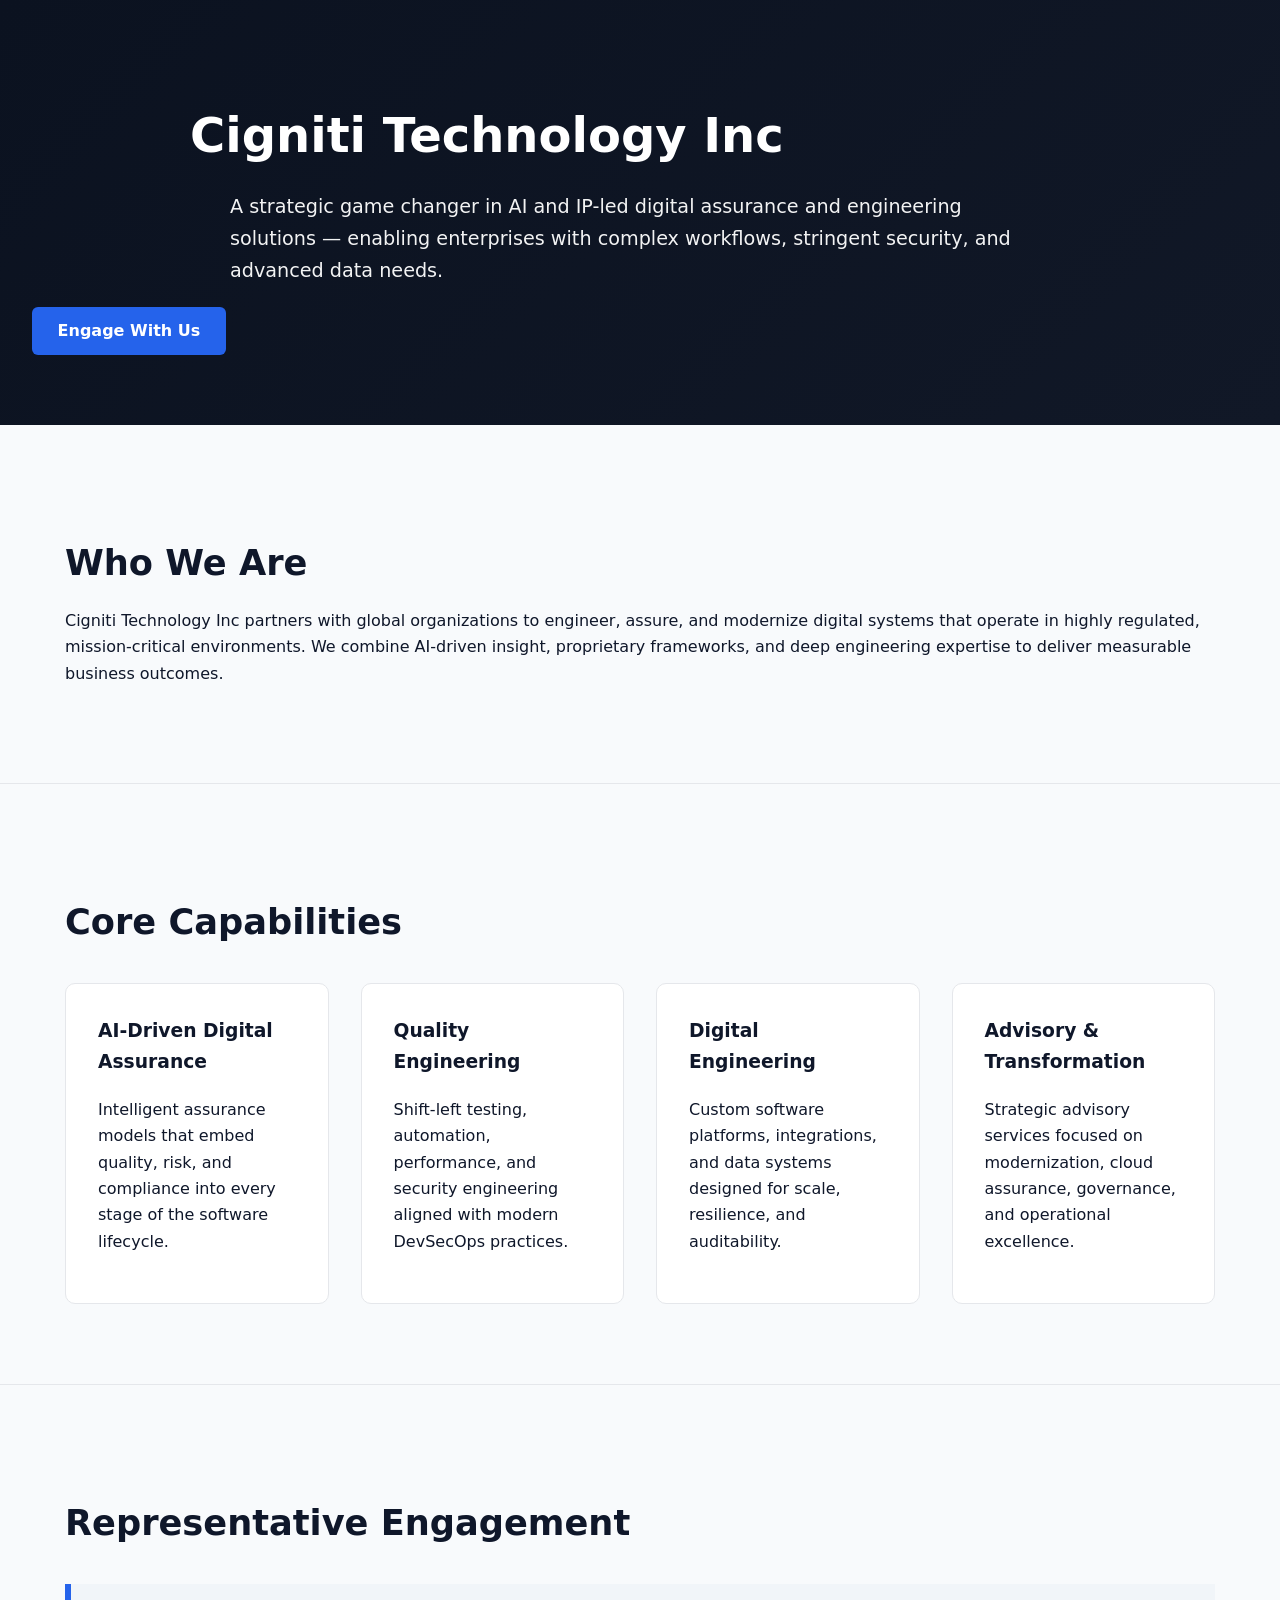
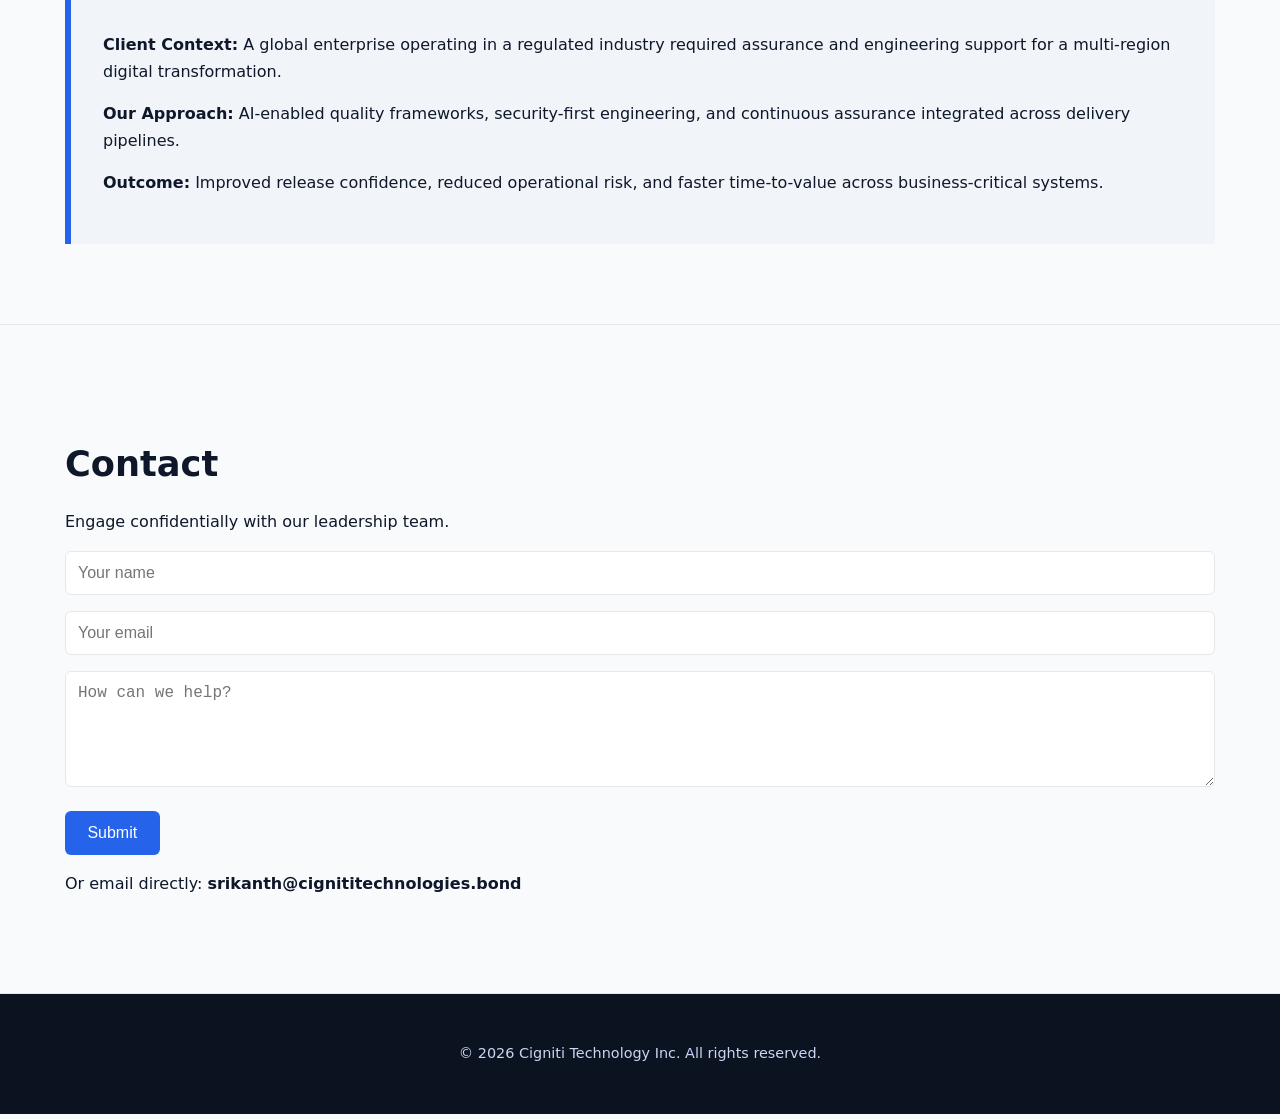
==== index.html @ eaa38d21 "Create index.html" ====
<!DOCTYPE html>
<html lang="en">
<head>
<meta charset="UTF-8">
<meta name="viewport" content="width=device-width, initial-scale=1.0">

<title>Cigniti Technology Inc | AI & IP-Led Digital Assurance & Engineering</title>
<meta name="description" content="Cigniti Technology Inc is a strategic game changer in AI and IP-led digital assurance and engineering solutions for complex, regulated, and high-security enterprises.">

<style>
:root {
  --bg-dark: #0b1220;
  --bg-light: #f8fafc;
  --accent: #2563eb;
  --text-dark: #0f172a;
  --border: #e5e7eb;
}

* { box-sizing: border-box; }

body {
  margin: 0;
  font-family: system-ui, -apple-system, Segoe UI, sans-serif;
  color: var(--text-dark);
  background: var(--bg-light);
  line-height: 1.65;
}

header {
  background: linear-gradient(135deg, #0b1220, #111827);
  color: white;
  padding: 6rem 2rem 5rem;
}

header h1 {
  font-size: 3rem;
  max-width: 900px;
  margin: 0 auto 1rem;
}

header p {
  max-width: 820px;
  margin: 0 auto 2rem;
  font-size: 1.2rem;
  opacity: 0.95;
}

header a {
  background: var(--accent);
  color: white;
  padding: 0.9rem 1.6rem;
  border-radius: 6px;
  text-decoration: none;
  font-weight: 600;
}

section {
  padding: 5rem 2rem;
  border-bottom: 1px solid var(--border);
}

.container {
  max-width: 1150px;
  margin: auto;
}

h2 {
  font-size: 2.2rem;
  margin-bottom: 1rem;
}

.grid {
  display: grid;
  grid-template-columns: repeat(auto-fit, minmax(260px, 1fr));
  gap: 2rem;
  margin-top: 2rem;
}

.card {
  background: white;
  border: 1px solid var(--border);
  border-radius: 10px;
  padding: 2rem;
  transition: transform .25s ease, box-shadow .25s ease;
}

.card:hover {
  transform: translateY(-6px);
  box-shadow: 0 20px 40px rgba(0,0,0,.08);
}

.card h3 {
  margin-top: 0;
}

.case {
  background: #f1f5f9;
  border-left: 6px solid var(--accent);
  padding: 2rem;
  margin-top: 2rem;
}

footer {
  background: var(--bg-dark);
  color: #cbd5f5;
  text-align: center;
  padding: 3rem 2rem;
  font-size: 0.9rem;
}

/* Contact Form */
form input, form textarea {
  width: 100%;
  padding: 0.75rem;
  margin-bottom: 1rem;
  border-radius: 6px;
  border: 1px solid var(--border);
  font-size: 1rem;
}

form button {
  background: var(--accent);
  color: white;
  padding: 0.8rem 1.4rem;
  border: none;
  border-radius: 6px;
  font-size: 1rem;
  cursor: pointer;
}

/* Scroll reveal */
.reveal {
  opacity: 0;
  transform: translateY(40px);
  transition: all .7s ease;
}
.reveal.active {
  opacity: 1;
  transform: none;
}

/* Print / PDF */
@media print {
  header, footer { page-break-after: avoid; }
  section { page-break-inside: avoid; }
}
</style>
</head>

<body>

<header>
  <h1>Cigniti Technology Inc</h1>
  <p>
    A strategic game changer in AI and IP-led digital assurance and engineering solutions —
    enabling enterprises with complex workflows, stringent security, and advanced data needs.
  </p>
  <a href="#contact">Engage With Us</a>
</header>

<section>
  <div class="container reveal">
    <h2>Who We Are</h2>
    <p>
      Cigniti Technology Inc partners with global organizations to engineer, assure, and
      modernize digital systems that operate in highly regulated, mission-critical environments.
      We combine AI-driven insight, proprietary frameworks, and deep engineering expertise
      to deliver measurable business outcomes.
    </p>
  </div>
</section>

<section>
  <div class="container reveal">
    <h2>Core Capabilities</h2>
    <div class="grid">
      <div class="card">
        <h3>AI-Driven Digital Assurance</h3>
        <p>
          Intelligent assurance models that embed quality, risk, and compliance into every
          stage of the software lifecycle.
        </p>
      </div>
      <div class="card">
        <h3>Quality Engineering</h3>
        <p>
          Shift-left testing, automation, performance, and security engineering aligned with
          modern DevSecOps practices.
        </p>
      </div>
      <div class="card">
        <h3>Digital Engineering</h3>
        <p>
          Custom software platforms, integrations, and data systems designed for scale,
          resilience, and auditability.
        </p>
      </div>
      <div class="card">
        <h3>Advisory & Transformation</h3>
        <p>
          Strategic advisory services focused on modernization, cloud assurance,
          governance, and operational excellence.
        </p>
      </div>
    </div>
  </div>
</section>

<section>
  <div class="container reveal">
    <h2>Representative Engagement</h2>
    <div class="case">
      <p><strong>Client Context:</strong> A global enterprise operating in a regulated industry
      required assurance and engineering support for a multi-region digital transformation.</p>
      <p><strong>Our Approach:</strong> AI-enabled quality frameworks, security-first engineering,
      and continuous assurance integrated across delivery pipelines.</p>
      <p><strong>Outcome:</strong> Improved release confidence, reduced operational risk,
      and faster time-to-value across business-critical systems.</p>
    </div>
  </div>
</section>

<section id="contact">
  <div class="container reveal">
    <h2>Contact</h2>
    <p>
      Engage confidentially with our leadership team.
    </p>

    <!-- Secure form via Formspree (free tier, no backend) -->
    <form action="https://formspree.io/f/yourformid" method="POST">
      <input type="text" name="name" placeholder="Your name" required>
      <input type="email" name="email" placeholder="Your email" required>
      <textarea name="message" rows="5" placeholder="How can we help?" required></textarea>
      <button type="submit">Submit</button>
    </form>

    <p style="margin-top:1rem;">
      Or email directly: <strong>srikanth@cignititechnologies.bond</strong>
    </p>
  </div>
</section>

<footer>
  © <span id="year"></span> Cigniti Technology Inc. All rights reserved.
</footer>

<script>
document.getElementById("year").textContent = new Date().getFullYear();

const reveals = document.querySelectorAll(".reveal");
window.addEventListener("scroll", () => {
  reveals.forEach(el => {
    const top = el.getBoundingClientRect().top;
    if (top < window.innerHeight - 80) el.classList.add("active");
  });
});
</script>

</body>
</html>
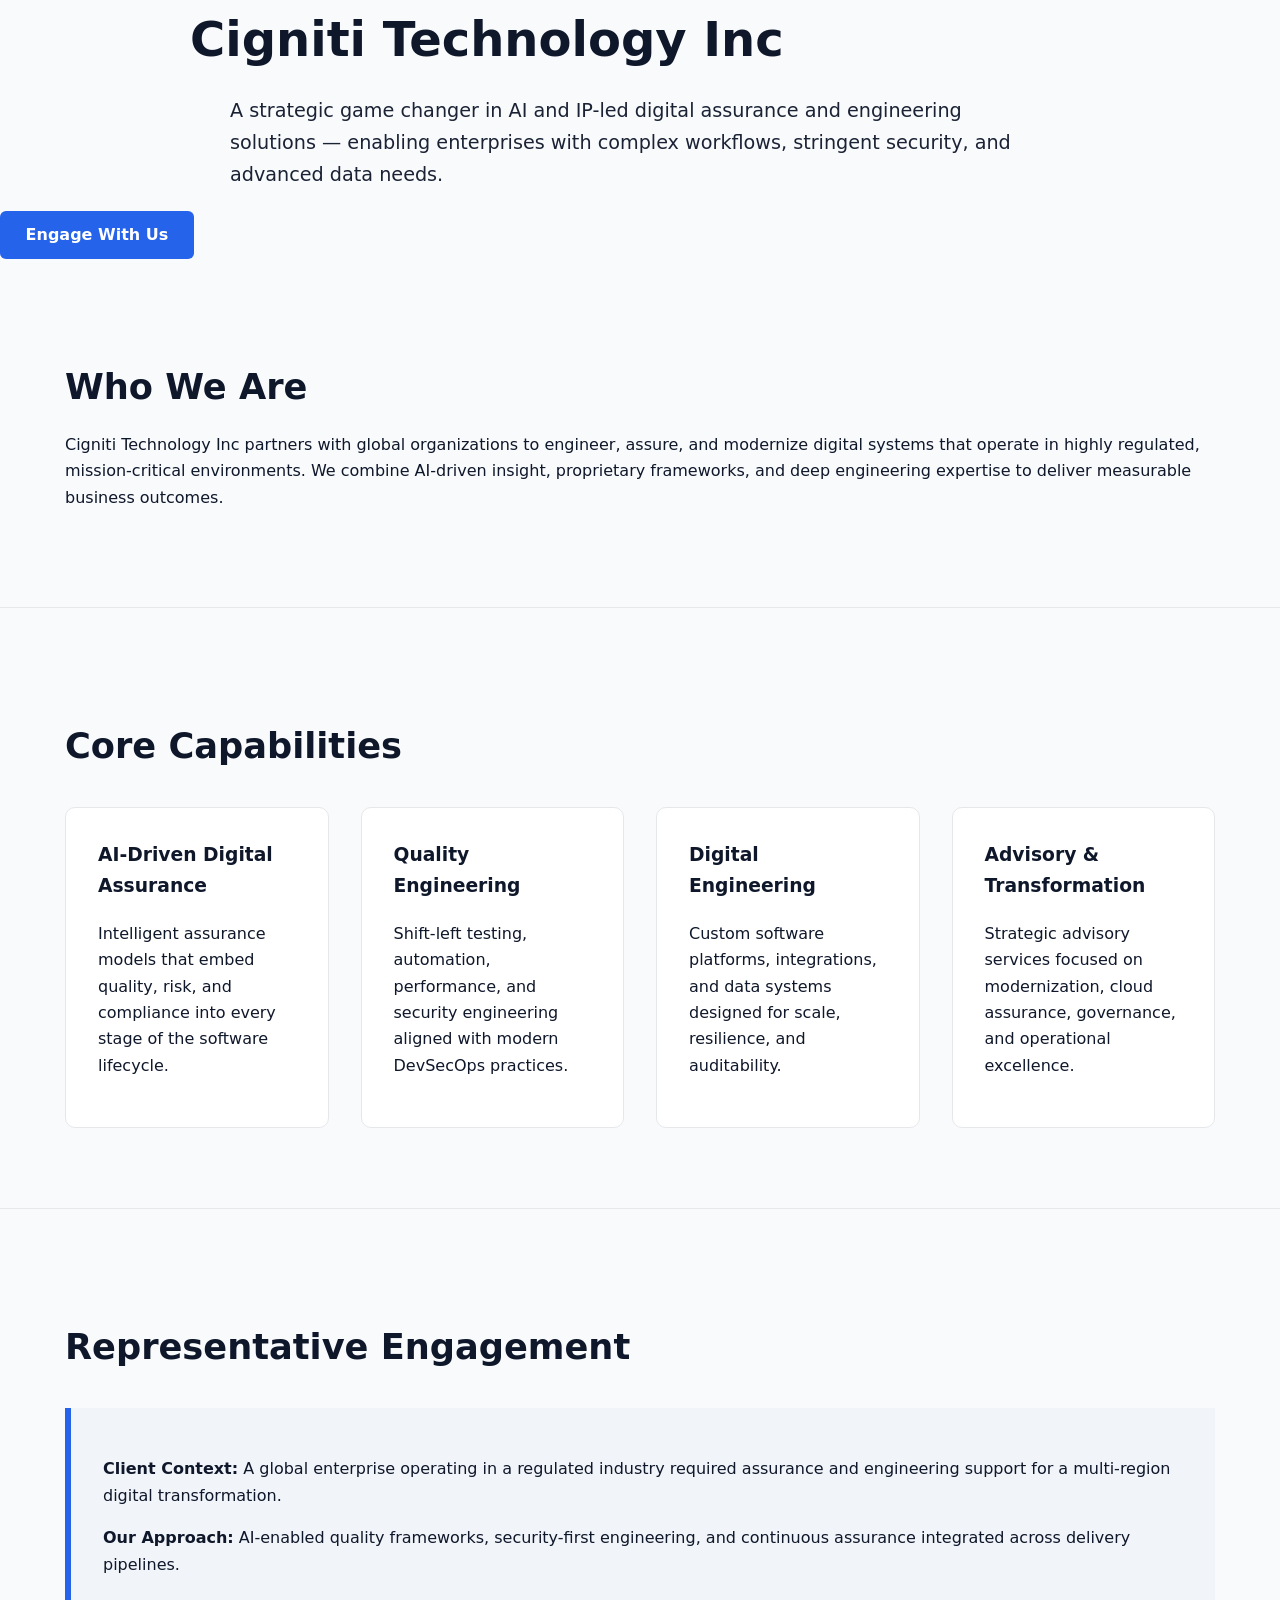
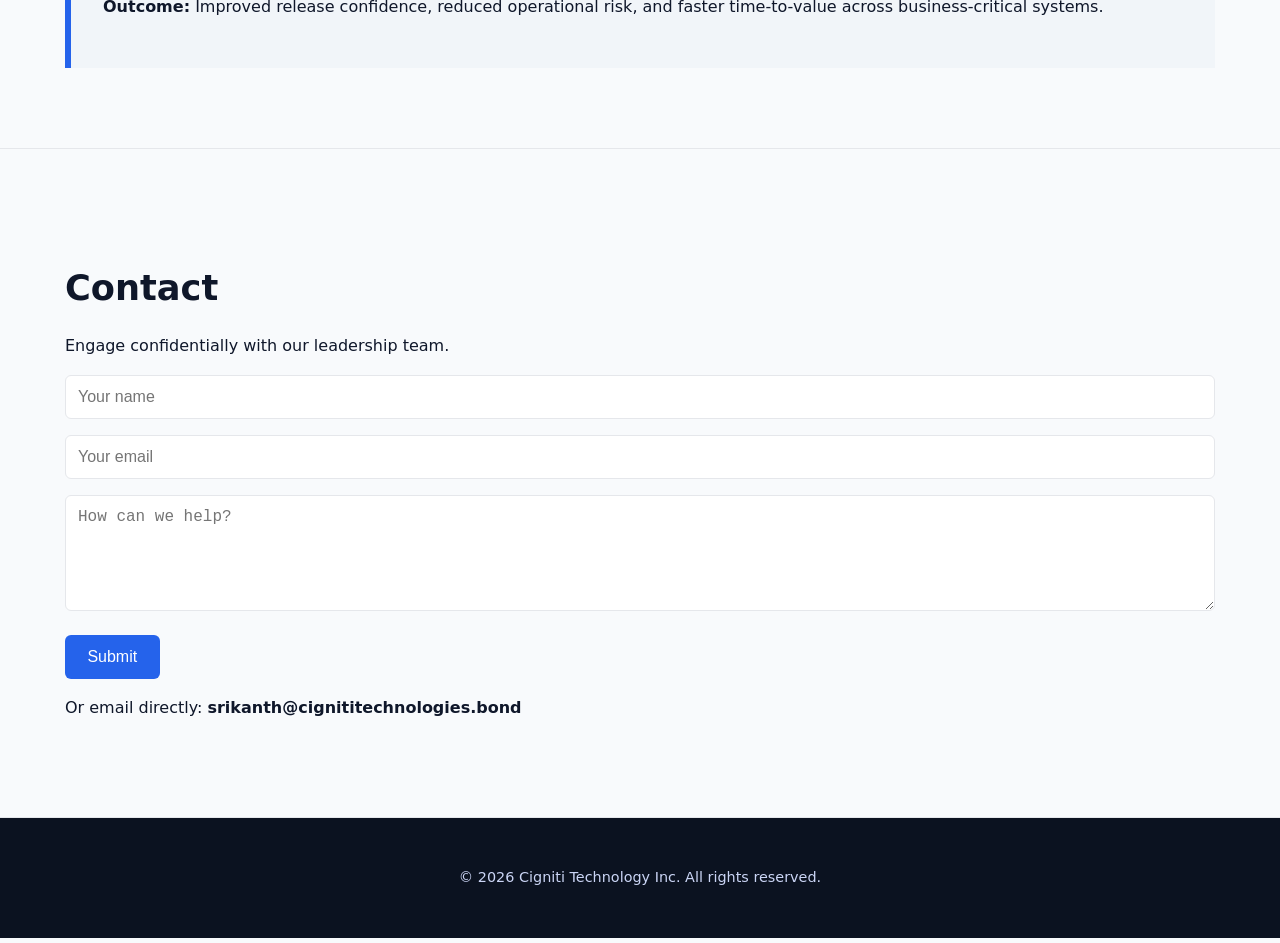
==== commit a8d40141: "Update index.html" ====
--- a/index.html
+++ b/index.html
@@ -25,7 +25,14 @@
   background: var(--bg-light);
   line-height: 1.65;
 }
-
+<nav style="background:#0b1220;color:white;padding:1rem;text-align:center;">
+  <a href="index.html" style="color:white;margin:0 1rem;text-decoration:none;">Home</a>
+  <a href="capabilities.html" style="color:white;margin:0 1rem;text-decoration:none;">Capabilities</a>
+  <a href="industries.html" style="color:white;margin:0 1rem;text-decoration:none;">Industries</a>
+  <a href="engagement-model.html" style="color:white;margin:0 1rem;text-decoration:none;">Engagement Model</a>
+  <a href="leadership-governance.html" style="color:white;margin:0 1rem;text-decoration:none;">Leadership</a>
+  <a href="case-studies.html" style="color:white;margin:0 1rem;text-decoration:none;">Case Studies</a>
+</nav>
 header {
   background: linear-gradient(135deg, #0b1220, #111827);
   color: white;
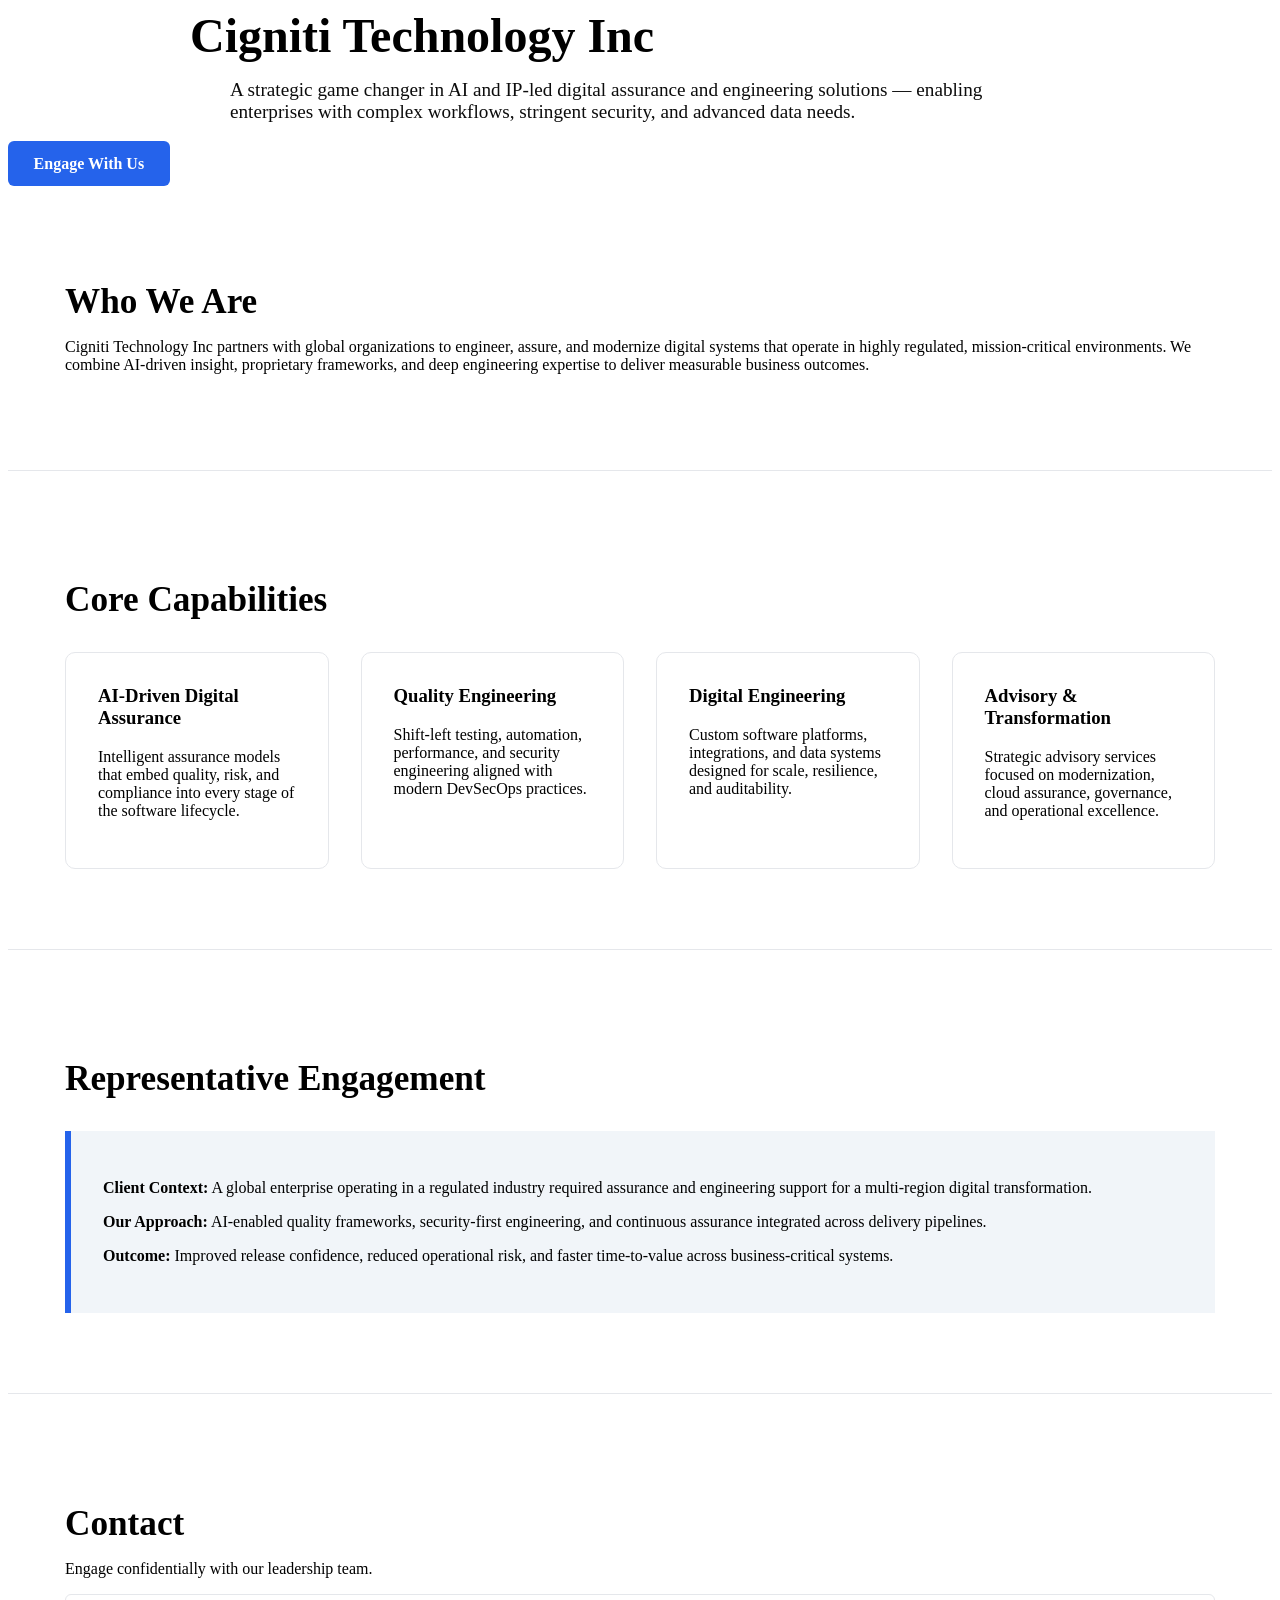
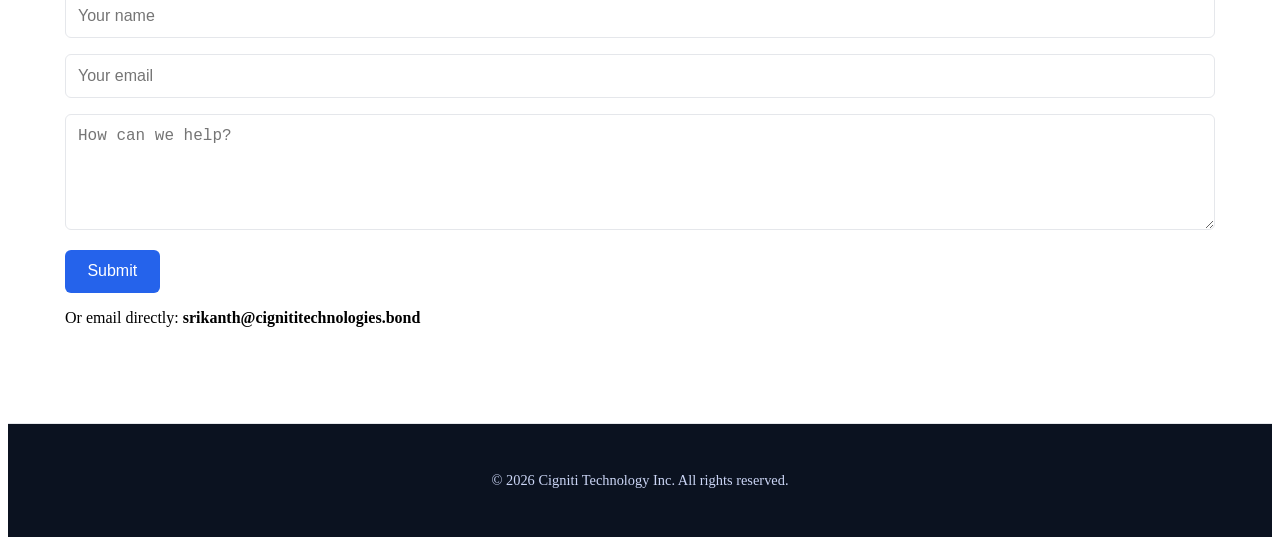
==== commit 104303fe: "Update index.html" ====
--- a/index.html
+++ b/index.html
@@ -18,14 +18,10 @@
 
 * { box-sizing: border-box; }
 
-body {
-  margin: 0;
-  font-family: system-ui, -apple-system, Segoe UI, sans-serif;
-  color: var(--text-dark);
-  background: var(--bg-light);
-  line-height: 1.65;
-}
-<nav style="background:#0b1220;color:white;padding:1rem;text-align:center;">
+<body> 
+  
+<!-- Navigation -->
+  <nav style="background:#0b1220;color:white;padding:1rem;text-align:center;">
   <a href="index.html" style="color:white;margin:0 1rem;text-decoration:none;">Home</a>
   <a href="capabilities.html" style="color:white;margin:0 1rem;text-decoration:none;">Capabilities</a>
   <a href="industries.html" style="color:white;margin:0 1rem;text-decoration:none;">Industries</a>
@@ -33,6 +29,7 @@
   <a href="leadership-governance.html" style="color:white;margin:0 1rem;text-decoration:none;">Leadership</a>
   <a href="case-studies.html" style="color:white;margin:0 1rem;text-decoration:none;">Case Studies</a>
 </nav>
+  
 header {
   background: linear-gradient(135deg, #0b1220, #111827);
   color: white;
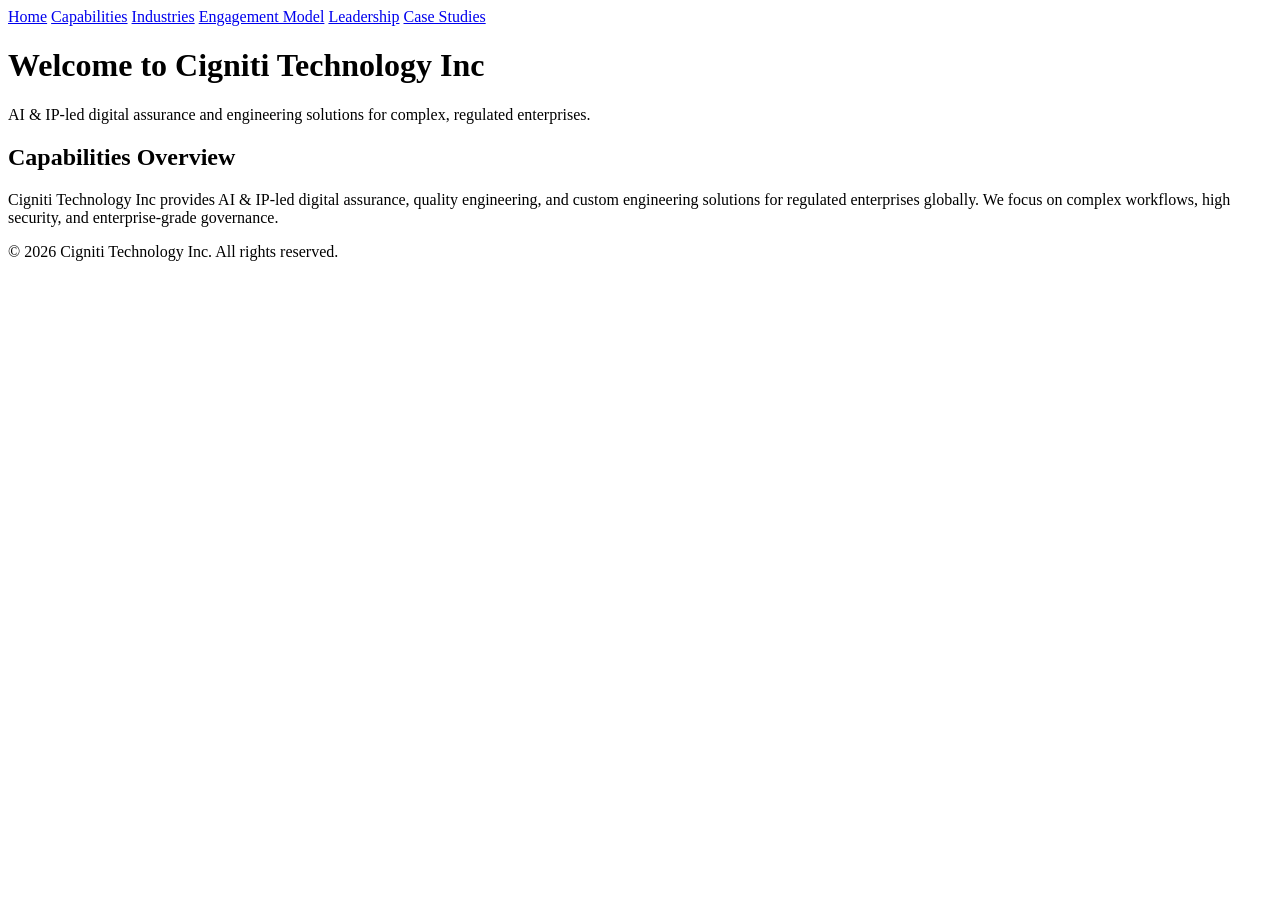
==== commit 7b0c8d53: "Update and rename index.html.txt to index.html" ====
--- a/index.html
+++ b/index.html
@@ -1,265 +1,41 @@
-<!DOCTYPE html>
-<html lang="en">
-<head>
-<meta charset="UTF-8">
-<meta name="viewport" content="width=device-width, initial-scale=1.0">
-
-<title>Cigniti Technology Inc | AI & IP-Led Digital Assurance & Engineering</title>
-<meta name="description" content="Cigniti Technology Inc is a strategic game changer in AI and IP-led digital assurance and engineering solutions for complex, regulated, and high-security enterprises.">
-
-<style>
-:root {
-  --bg-dark: #0b1220;
-  --bg-light: #f8fafc;
-  --accent: #2563eb;
-  --text-dark: #0f172a;
-  --border: #e5e7eb;
-}
-
-* { box-sizing: border-box; }
-
-<body> 
-  
-<!-- Navigation -->
-  <nav style="background:#0b1220;color:white;padding:1rem;text-align:center;">
-  <a href="index.html" style="color:white;margin:0 1rem;text-decoration:none;">Home</a>
-  <a href="capabilities.html" style="color:white;margin:0 1rem;text-decoration:none;">Capabilities</a>
-  <a href="industries.html" style="color:white;margin:0 1rem;text-decoration:none;">Industries</a>
-  <a href="engagement-model.html" style="color:white;margin:0 1rem;text-decoration:none;">Engagement Model</a>
-  <a href="leadership-governance.html" style="color:white;margin:0 1rem;text-decoration:none;">Leadership</a>
-  <a href="case-studies.html" style="color:white;margin:0 1rem;text-decoration:none;">Case Studies</a>
-</nav>
-  
-header {
-  background: linear-gradient(135deg, #0b1220, #111827);
-  color: white;
-  padding: 6rem 2rem 5rem;
-}
-
-header h1 {
-  font-size: 3rem;
-  max-width: 900px;
-  margin: 0 auto 1rem;
-}
-
-header p {
-  max-width: 820px;
-  margin: 0 auto 2rem;
-  font-size: 1.2rem;
-  opacity: 0.95;
-}
-
-header a {
-  background: var(--accent);
-  color: white;
-  padding: 0.9rem 1.6rem;
-  border-radius: 6px;
-  text-decoration: none;
-  font-weight: 600;
-}
-
-section {
-  padding: 5rem 2rem;
-  border-bottom: 1px solid var(--border);
-}
-
-.container {
-  max-width: 1150px;
-  margin: auto;
-}
-
-h2 {
-  font-size: 2.2rem;
-  margin-bottom: 1rem;
-}
-
-.grid {
-  display: grid;
-  grid-template-columns: repeat(auto-fit, minmax(260px, 1fr));
-  gap: 2rem;
-  margin-top: 2rem;
-}
-
-.card {
-  background: white;
-  border: 1px solid var(--border);
-  border-radius: 10px;
-  padding: 2rem;
-  transition: transform .25s ease, box-shadow .25s ease;
-}
-
-.card:hover {
-  transform: translateY(-6px);
-  box-shadow: 0 20px 40px rgba(0,0,0,.08);
-}
-
-.card h3 {
-  margin-top: 0;
-}
-
-.case {
-  background: #f1f5f9;
-  border-left: 6px solid var(--accent);
-  padding: 2rem;
-  margin-top: 2rem;
-}
-
-footer {
-  background: var(--bg-dark);
-  color: #cbd5f5;
-  text-align: center;
-  padding: 3rem 2rem;
-  font-size: 0.9rem;
-}
-
-/* Contact Form */
-form input, form textarea {
-  width: 100%;
-  padding: 0.75rem;
-  margin-bottom: 1rem;
-  border-radius: 6px;
-  border: 1px solid var(--border);
-  font-size: 1rem;
-}
-
-form button {
-  background: var(--accent);
-  color: white;
-  padding: 0.8rem 1.4rem;
-  border: none;
-  border-radius: 6px;
-  font-size: 1rem;
-  cursor: pointer;
-}
-
-/* Scroll reveal */
-.reveal {
-  opacity: 0;
-  transform: translateY(40px);
-  transition: all .7s ease;
-}
-.reveal.active {
-  opacity: 1;
-  transform: none;
-}
-
-/* Print / PDF */
-@media print {
-  header, footer { page-break-after: avoid; }
-  section { page-break-inside: avoid; }
-}
-</style>
-</head>
-
-<body>
-
-<header>
-  <h1>Cigniti Technology Inc</h1>
-  <p>
-    A strategic game changer in AI and IP-led digital assurance and engineering solutions —
-    enabling enterprises with complex workflows, stringent security, and advanced data needs.
-  </p>
-  <a href="#contact">Engage With Us</a>
-</header>
-
-<section>
-  <div class="container reveal">
-    <h2>Who We Are</h2>
-    <p>
-      Cigniti Technology Inc partners with global organizations to engineer, assure, and
-      modernize digital systems that operate in highly regulated, mission-critical environments.
-      We combine AI-driven insight, proprietary frameworks, and deep engineering expertise
-      to deliver measurable business outcomes.
-    </p>
-  </div>
-</section>
-
-<section>
-  <div class="container reveal">
-    <h2>Core Capabilities</h2>
-    <div class="grid">
-      <div class="card">
-        <h3>AI-Driven Digital Assurance</h3>
-        <p>
-          Intelligent assurance models that embed quality, risk, and compliance into every
-          stage of the software lifecycle.
-        </p>
-      </div>
-      <div class="card">
-        <h3>Quality Engineering</h3>
-        <p>
-          Shift-left testing, automation, performance, and security engineering aligned with
-          modern DevSecOps practices.
-        </p>
-      </div>
-      <div class="card">
-        <h3>Digital Engineering</h3>
-        <p>
-          Custom software platforms, integrations, and data systems designed for scale,
-          resilience, and auditability.
-        </p>
-      </div>
-      <div class="card">
-        <h3>Advisory & Transformation</h3>
-        <p>
-          Strategic advisory services focused on modernization, cloud assurance,
-          governance, and operational excellence.
-        </p>
-      </div>
-    </div>
-  </div>
-</section>
-
-<section>
-  <div class="container reveal">
-    <h2>Representative Engagement</h2>
-    <div class="case">
-      <p><strong>Client Context:</strong> A global enterprise operating in a regulated industry
-      required assurance and engineering support for a multi-region digital transformation.</p>
-      <p><strong>Our Approach:</strong> AI-enabled quality frameworks, security-first engineering,
-      and continuous assurance integrated across delivery pipelines.</p>
-      <p><strong>Outcome:</strong> Improved release confidence, reduced operational risk,
-      and faster time-to-value across business-critical systems.</p>
-    </div>
-  </div>
-</section>
-
-<section id="contact">
-  <div class="container reveal">
-    <h2>Contact</h2>
-    <p>
-      Engage confidentially with our leadership team.
-    </p>
-
-    <!-- Secure form via Formspree (free tier, no backend) -->
-    <form action="https://formspree.io/f/yourformid" method="POST">
-      <input type="text" name="name" placeholder="Your name" required>
-      <input type="email" name="email" placeholder="Your email" required>
-      <textarea name="message" rows="5" placeholder="How can we help?" required></textarea>
-      <button type="submit">Submit</button>
-    </form>
-
-    <p style="margin-top:1rem;">
-      Or email directly: <strong>srikanth@cignititechnologies.bond</strong>
-    </p>
-  </div>
-</section>
-
-<footer>
-  © <span id="year"></span> Cigniti Technology Inc. All rights reserved.
-</footer>
-
-<script>
-document.getElementById("year").textContent = new Date().getFullYear();
-
-const reveals = document.querySelectorAll(".reveal");
-window.addEventListener("scroll", () => {
-  reveals.forEach(el => {
-    const top = el.getBoundingClientRect().top;
-    if (top < window.innerHeight - 80) el.classList.add("active");
-  });
-});
-</script>
-
-</body>
-</html>
+<!DOCTYPE html>
+<html lang="en">
+<head>
+<meta charset="UTF-8">
+<meta name="viewport" content="width=device-width, initial-scale=1.0">
+<title>Home | Cigniti Technology Inc</title>
+<link rel="stylesheet" href="assets/css/styles.css">
+</head>
+<body>
+
+<!-- Navigation -->
+<nav>
+  <a href="index.html">Home</a>
+  <a href="capabilities.html">Capabilities</a>
+  <a href="industries.html">Industries</a>
+  <a href="engagement-model.html">Engagement Model</a>
+  <a href="leadership-governance.html">Leadership</a>
+  <a href="case-studies.html">Case Studies</a>
+</nav>
+
+<header>
+  <h1>Welcome to Cigniti Technology Inc</h1>
+  <p>AI & IP-led digital assurance and engineering solutions for complex, regulated enterprises.</p>
+</header>
+
+<section>
+  <div class="container">
+    <h2>Capabilities Overview</h2>
+    <p>Cigniti Technology Inc provides AI & IP-led digital assurance, quality engineering, and custom engineering solutions for regulated enterprises globally. We focus on complex workflows, high security, and enterprise-grade governance.</p>
+  </div>
+</section>
+
+<footer>
+  © <span id="year"></span> Cigniti Technology Inc. All rights reserved.
+</footer>
+
+<script>
+document.getElementById("year").textContent = new Date().getFullYear();
+</script>
+</body>
+</html>
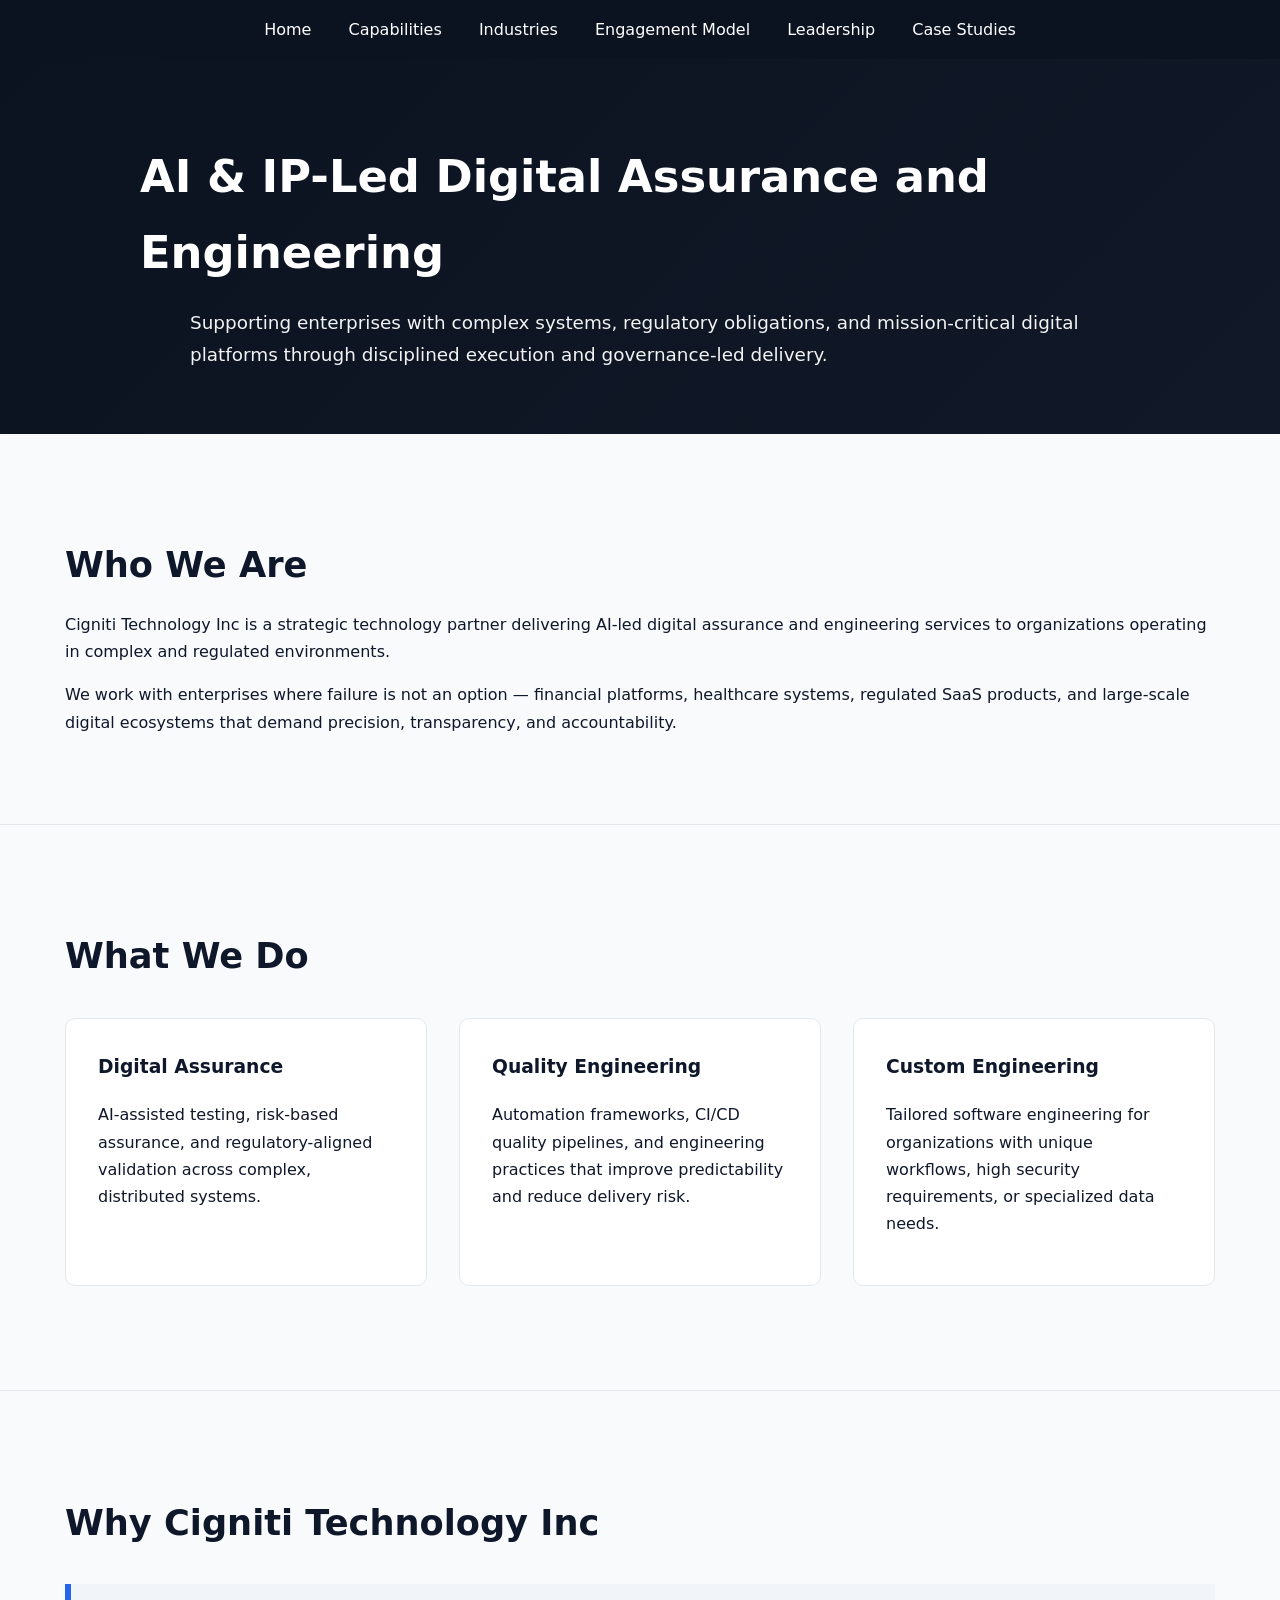
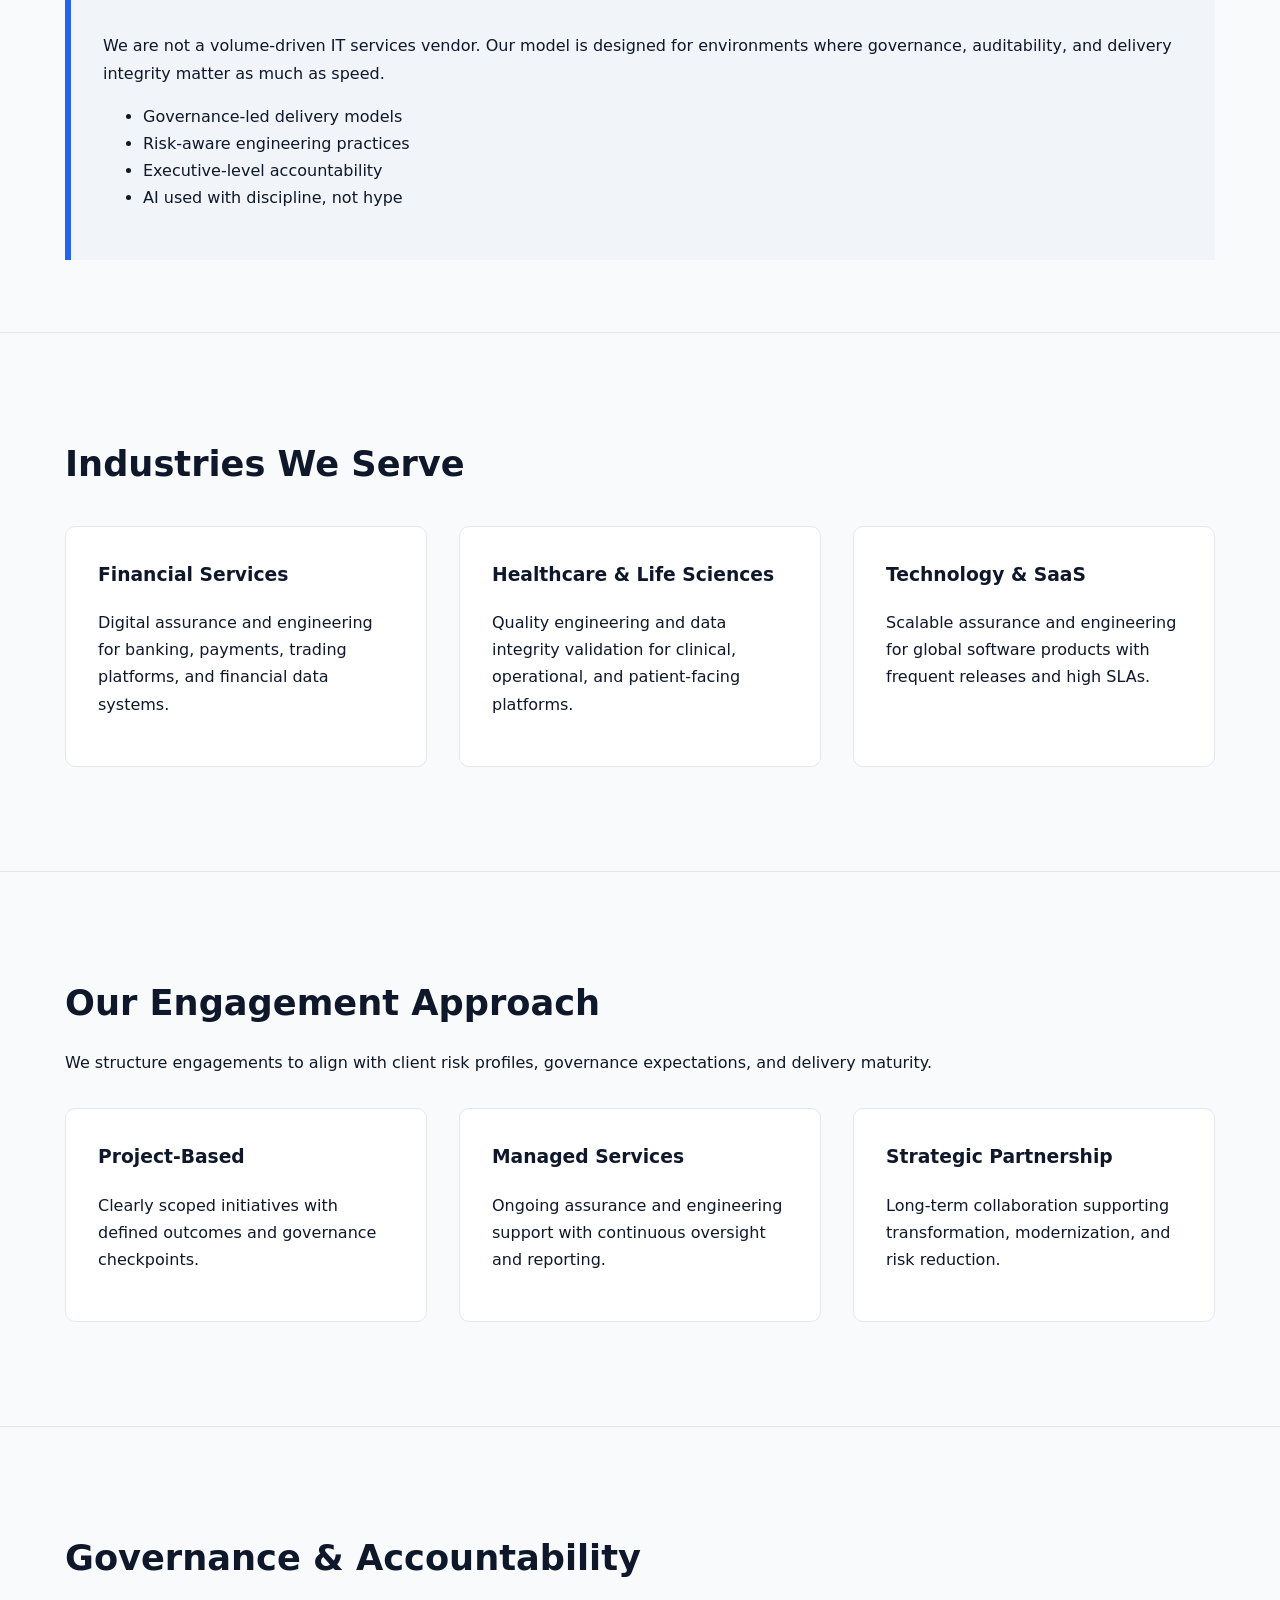
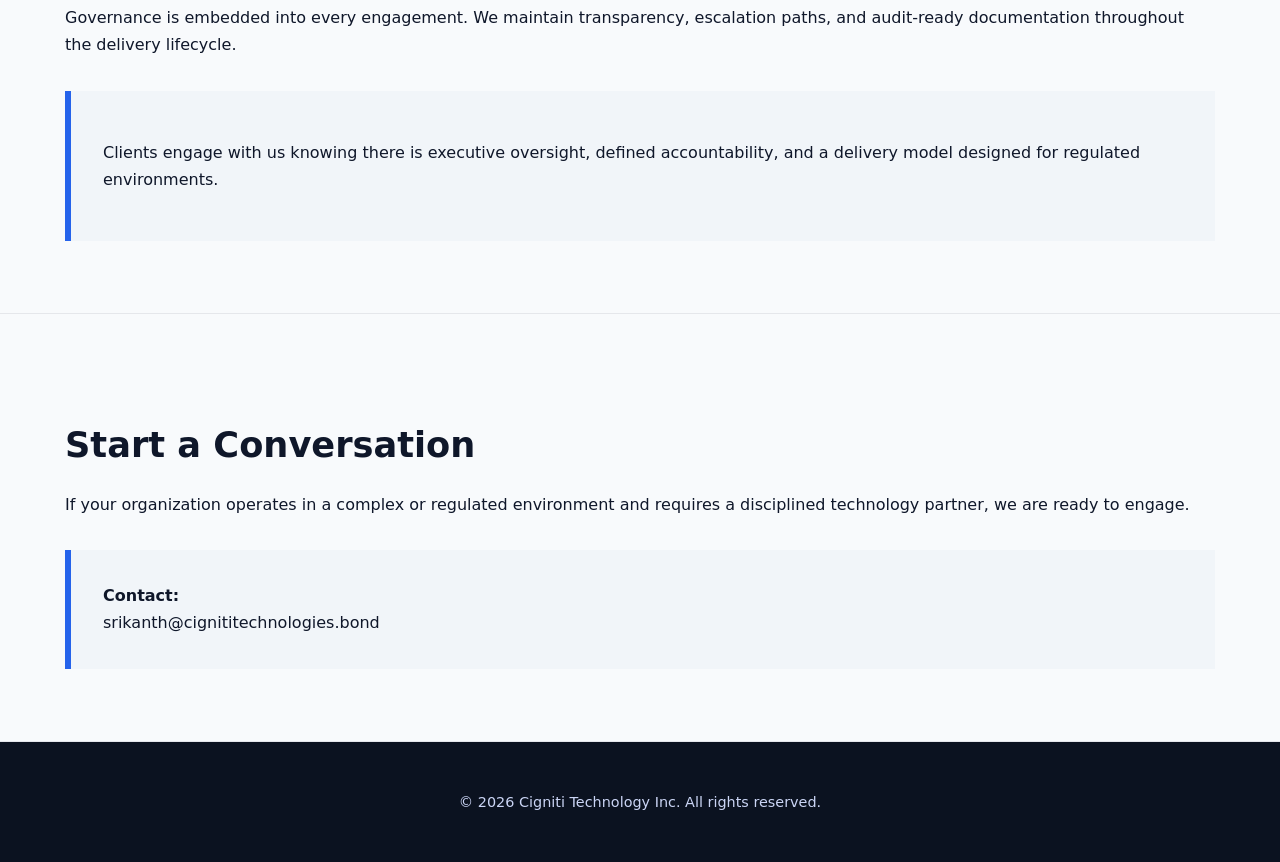
==== commit 0439e1ca: "Update index.html" ====
--- a/index.html
+++ b/index.html
@@ -3,9 +3,11 @@
 <head>
 <meta charset="UTF-8">
 <meta name="viewport" content="width=device-width, initial-scale=1.0">
-<title>Home | Cigniti Technology Inc</title>
+<title>Cigniti Technology Inc | AI-Led Digital Assurance & Engineering</title>
+<meta name="description" content="Cigniti Technology Inc delivers AI & IP-led digital assurance and engineering solutions for complex, regulated enterprises worldwide.">
 <link rel="stylesheet" href="assets/css/styles.css">
 </head>
+
 <body>
 
 <!-- Navigation -->
@@ -18,15 +20,180 @@
   <a href="case-studies.html">Case Studies</a>
 </nav>
 
+<!-- Hero -->
 <header>
-  <h1>Welcome to Cigniti Technology Inc</h1>
-  <p>AI & IP-led digital assurance and engineering solutions for complex, regulated enterprises.</p>
+  <h1>AI & IP-Led Digital Assurance and Engineering</h1>
+  <p>
+    Supporting enterprises with complex systems, regulatory obligations,
+    and mission-critical digital platforms through disciplined execution
+    and governance-led delivery.
+  </p>
 </header>
 
-<section>
-  <div class="container">
-    <h2>Capabilities Overview</h2>
-    <p>Cigniti Technology Inc provides AI & IP-led digital assurance, quality engineering, and custom engineering solutions for regulated enterprises globally. We focus on complex workflows, high security, and enterprise-grade governance.</p>
+<!-- Who We Are -->
+<section>
+  <div class="container">
+    <h2>Who We Are</h2>
+    <p>
+      Cigniti Technology Inc is a strategic technology partner delivering
+      AI-led digital assurance and engineering services to organizations
+      operating in complex and regulated environments.
+    </p>
+    <p>
+      We work with enterprises where failure is not an option — financial
+      platforms, healthcare systems, regulated SaaS products, and
+      large-scale digital ecosystems that demand precision, transparency,
+      and accountability.
+    </p>
+  </div>
+</section>
+
+<!-- What We Do -->
+<section>
+  <div class="container">
+    <h2>What We Do</h2>
+    <div class="grid">
+      <div class="card">
+        <h3>Digital Assurance</h3>
+        <p>
+          AI-assisted testing, risk-based assurance, and regulatory-aligned
+          validation across complex, distributed systems.
+        </p>
+      </div>
+      <div class="card">
+        <h3>Quality Engineering</h3>
+        <p>
+          Automation frameworks, CI/CD quality pipelines, and engineering
+          practices that improve predictability and reduce delivery risk.
+        </p>
+      </div>
+      <div class="card">
+        <h3>Custom Engineering</h3>
+        <p>
+          Tailored software engineering for organizations with unique
+          workflows, high security requirements, or specialized data needs.
+        </p>
+      </div>
+    </div>
+  </div>
+</section>
+
+<!-- Why Cigniti -->
+<section>
+  <div class="container">
+    <h2>Why Cigniti Technology Inc</h2>
+    <div class="highlight">
+      <p>
+        We are not a volume-driven IT services vendor. Our model is designed
+        for environments where governance, auditability, and delivery
+        integrity matter as much as speed.
+      </p>
+      <ul>
+        <li>Governance-led delivery models</li>
+        <li>Risk-aware engineering practices</li>
+        <li>Executive-level accountability</li>
+        <li>AI used with discipline, not hype</li>
+      </ul>
+    </div>
+  </div>
+</section>
+
+<!-- Industries -->
+<section>
+  <div class="container">
+    <h2>Industries We Serve</h2>
+    <div class="grid">
+      <div class="card">
+        <h3>Financial Services</h3>
+        <p>
+          Digital assurance and engineering for banking, payments,
+          trading platforms, and financial data systems.
+        </p>
+      </div>
+      <div class="card">
+        <h3>Healthcare & Life Sciences</h3>
+        <p>
+          Quality engineering and data integrity validation for
+          clinical, operational, and patient-facing platforms.
+        </p>
+      </div>
+      <div class="card">
+        <h3>Technology & SaaS</h3>
+        <p>
+          Scalable assurance and engineering for global software
+          products with frequent releases and high SLAs.
+        </p>
+      </div>
+    </div>
+  </div>
+</section>
+
+<!-- Engagement Approach -->
+<section>
+  <div class="container">
+    <h2>Our Engagement Approach</h2>
+    <p>
+      We structure engagements to align with client risk profiles,
+      governance expectations, and delivery maturity.
+    </p>
+    <div class="grid">
+      <div class="card">
+        <h3>Project-Based</h3>
+        <p>
+          Clearly scoped initiatives with defined outcomes and
+          governance checkpoints.
+        </p>
+      </div>
+      <div class="card">
+        <h3>Managed Services</h3>
+        <p>
+          Ongoing assurance and engineering support with continuous
+          oversight and reporting.
+        </p>
+      </div>
+      <div class="card">
+        <h3>Strategic Partnership</h3>
+        <p>
+          Long-term collaboration supporting transformation,
+          modernization, and risk reduction.
+        </p>
+      </div>
+    </div>
+  </div>
+</section>
+
+<!-- Governance -->
+<section>
+  <div class="container">
+    <h2>Governance & Accountability</h2>
+    <p>
+      Governance is embedded into every engagement. We maintain
+      transparency, escalation paths, and audit-ready documentation
+      throughout the delivery lifecycle.
+    </p>
+    <div class="highlight">
+      <p>
+        Clients engage with us knowing there is executive oversight,
+        defined accountability, and a delivery model designed for
+        regulated environments.
+      </p>
+    </div>
+  </div>
+</section>
+
+<!-- Call to Action -->
+<section>
+  <div class="container">
+    <h2>Start a Conversation</h2>
+    <p>
+      If your organization operates in a complex or regulated
+      environment and requires a disciplined technology partner,
+      we are ready to engage.
+    </p>
+    <div class="box">
+      <strong>Contact:</strong><br>
+      srikanth@cignititechnologies.bond
+    </div>
   </div>
 </section>
 
@@ -37,5 +204,6 @@
 <script>
 document.getElementById("year").textContent = new Date().getFullYear();
 </script>
+
 </body>
 </html>
--- a/assets/css/styles.css
+++ b/assets/css/styles.css
@@ -0,0 +1,50 @@
+:root {
+  --dark: #0b1220;
+  --light: #f8fafc;
+  --accent: #2563eb;
+  --text: #0f172a;
+  --muted: #475569;
+  --border: #e5e7eb;
+}
+
+* { box-sizing: border-box; }
+
+body {
+  margin: 0;
+  font-family: system-ui, -apple-system, Segoe UI, sans-serif;
+  color: var(--text);
+  background: var(--light);
+  line-height: 1.7;
+}
+
+header {
+  background: linear-gradient(135deg, #0b1220, #111827);
+  color: white;
+  padding: 5rem 2rem 4rem;
+}
+
+header h1 { font-size: 2.8rem; max-width: 1000px; margin: auto; }
+header p { max-width: 900px; margin: 1rem auto 0; font-size:1.15rem; opacity:0.95; }
+
+section { padding: 4.5rem 2rem; border-bottom: 1px solid var(--border); }
+.container { max-width: 1150px; margin: auto; }
+
+h2 { font-size: 2.2rem; margin-bottom: 1rem; }
+h3 { margin-top:0; }
+
+nav { background:#0b1220;color:white;padding:1rem;text-align:center; }
+nav a { color:white;margin:0 1rem;text-decoration:none; }
+
+.grid { display: grid; grid-template-columns: repeat(auto-fit, minmax(320px,1fr)); gap:2rem; margin-top:2rem; }
+.card, .case { background:white; border:1px solid var(--border); border-radius:10px; padding:2rem; margin-bottom:2rem; }
+.block { background:#f8fafc; border-left:5px solid var(--accent); padding:1.4rem; }
+
+.highlight, .box { background:#f1f5f9; border-left:6px solid var(--accent); padding:2rem; margin-top:2rem; }
+
+footer { background: var(--dark); color:#cbd5f5; text-align:center; padding:3rem 2rem; font-size:0.9rem; }
+
+/* Print/PDF */
+@media print {
+  header, footer { page-break-after: avoid; }
+  section, .case { page-break-inside: avoid; }
+}
